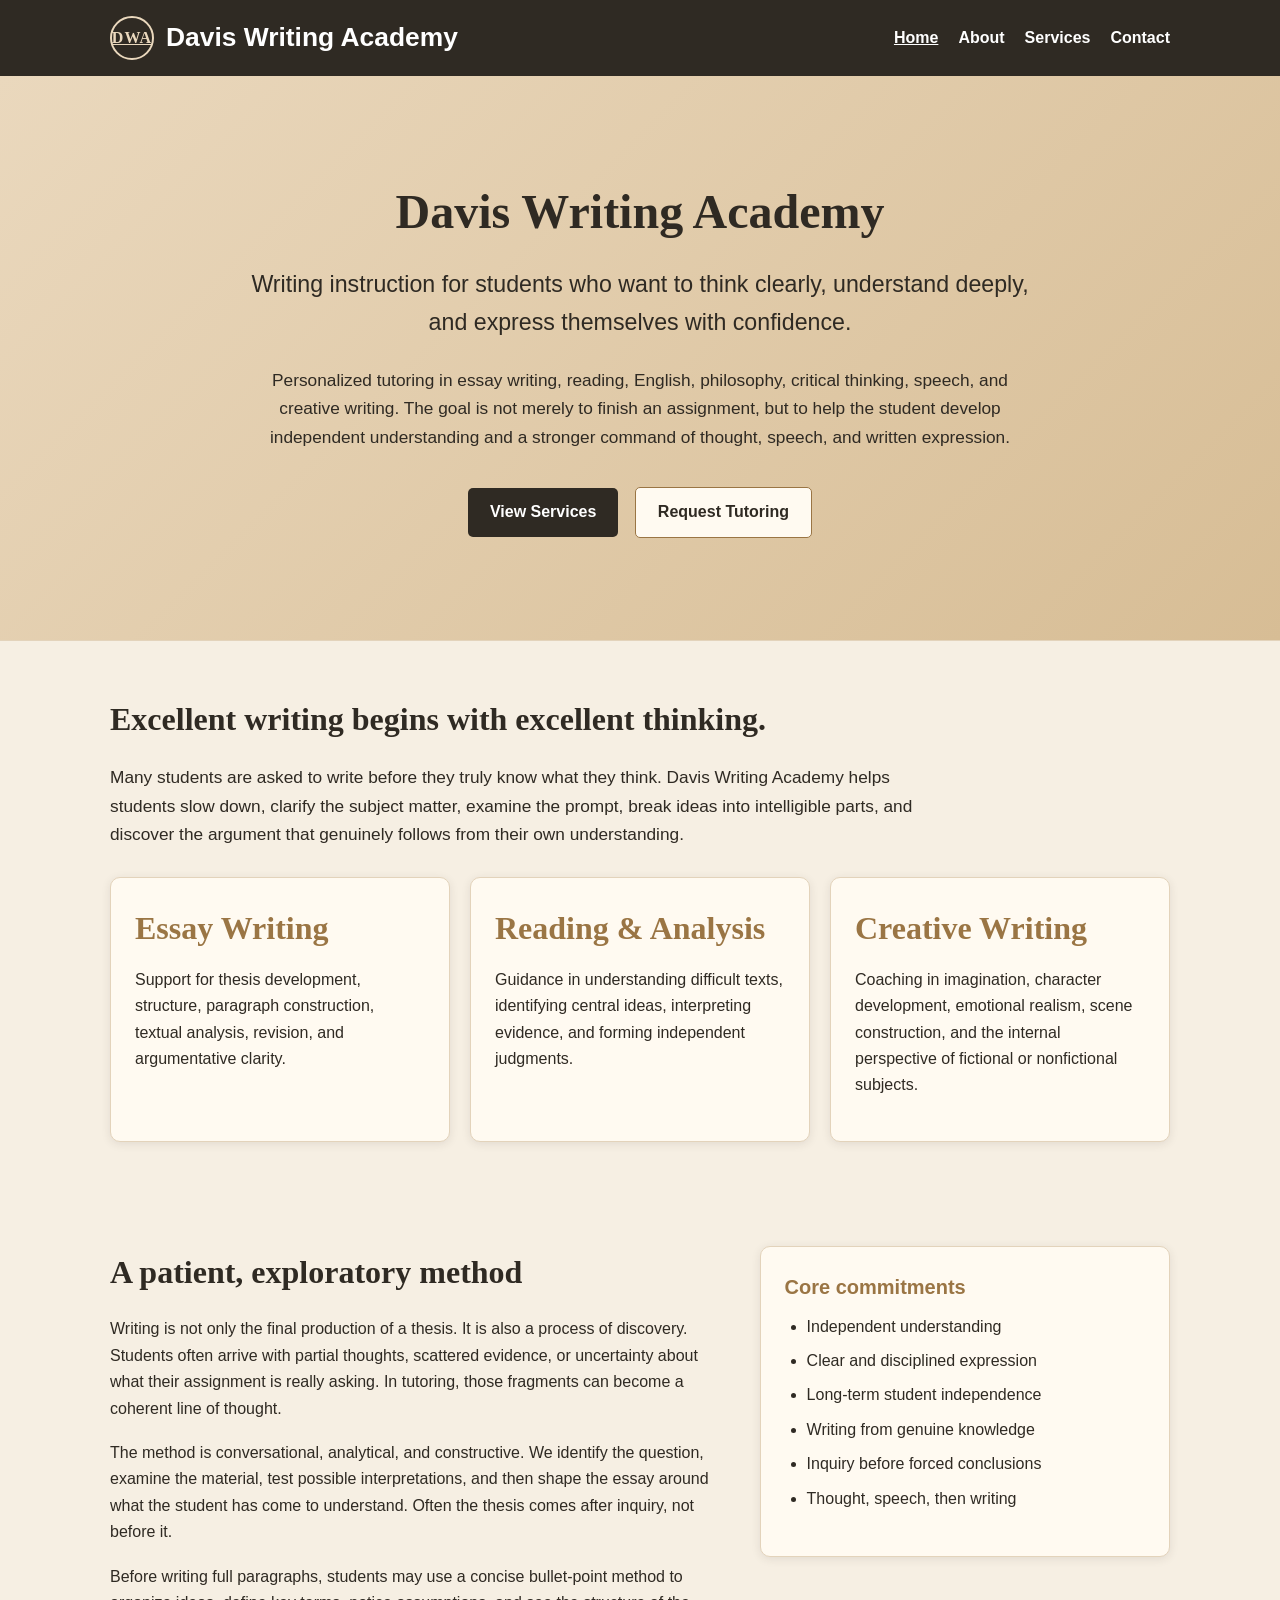
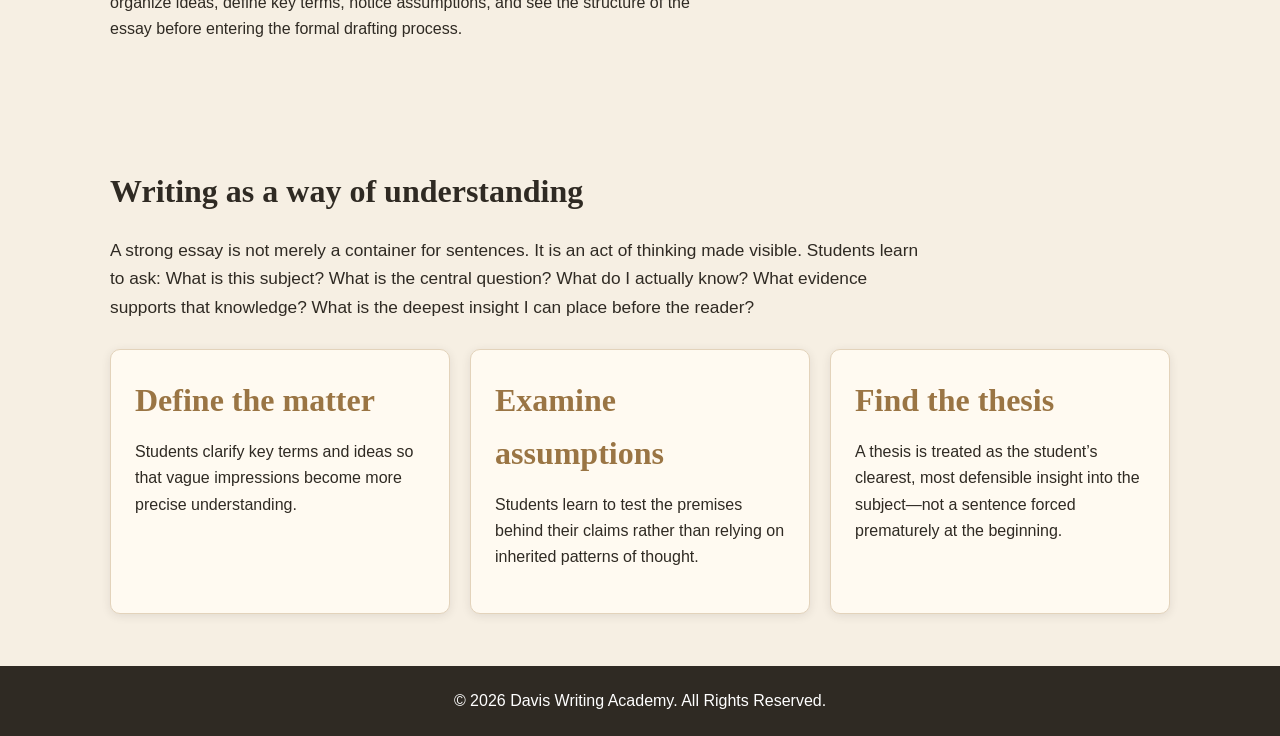
==== index.html @ ffd6b33d "first iteration" ====
<!DOCTYPE html>
<html lang="en">
<head>
    <meta charset="UTF-8">
    <meta name="viewport" content="width=device-width, initial-scale=1.0">
    <meta name="description" content="Davis Writing Academy offers writing instruction, essay coaching, reading support, creative writing guidance, and humanities tutoring with Robert Davis, Cornell University B.A. Philosophy.">
    <title>Home | Davis Writing Academy</title>
    <link rel="stylesheet" href="css/styles.css">
    <link rel="stylesheet" href="css/responsive.css">
</head>
<body>
    <header>
        <nav class="navbar">
            <div class="logo-container">
                <a href="index.html" class="logo-mark" aria-label="Davis Writing Academy Home">DWA</a>
                <span class="brand-name">Davis Writing Academy</span>
            </div>
            <button class="menu-toggle" aria-label="Toggle navigation">&#9776;</button>
            <ul class="nav-links">
                <li><a href="index.html" class="active">Home</a></li>
                <li><a href="about.html">About</a></li>
                <li><a href="services.html">Services</a></li>
                <li><a href="contact.html">Contact</a></li>
            </ul>
        </nav>
    </header>

    <section class="hero">
        <h1>Davis Writing Academy</h1>
        <h2>Writing instruction for students who want to think clearly, understand deeply, and express themselves with confidence.</h2>
        <p>Personalized tutoring in essay writing, reading, English, philosophy, critical thinking, speech, and creative writing. The goal is not merely to finish an assignment, but to help the student develop independent understanding and a stronger command of thought, speech, and written expression.</p>
        <a href="services.html" class="btn-primary">View Services</a>
        <a href="contact.html" class="btn-secondary">Request Tutoring</a>
    </section>

    <section class="section">
        <div class="container">
            <h2>Excellent writing begins with excellent thinking.</h2>
            <p class="intro-text">Many students are asked to write before they truly know what they think. Davis Writing Academy helps students slow down, clarify the subject matter, examine the prompt, break ideas into intelligible parts, and discover the argument that genuinely follows from their own understanding.</p>

            <div class="features">
                <div class="feature">
                    <h2>Essay Writing</h2>
                    <p>Support for thesis development, structure, paragraph construction, textual analysis, revision, and argumentative clarity.</p>
                </div>
                <div class="feature">
                    <h2>Reading & Analysis</h2>
                    <p>Guidance in understanding difficult texts, identifying central ideas, interpreting evidence, and forming independent judgments.</p>
                </div>
                <div class="feature">
                    <h2>Creative Writing</h2>
                    <p>Coaching in imagination, character development, emotional realism, scene construction, and the internal perspective of fictional or nonfictional subjects.</p>
                </div>
            </div>
        </div>
    </section>

    <section class="section">
        <div class="container two-column">
            <div>
                <h2>A patient, exploratory method</h2>
                <p>Writing is not only the final production of a thesis. It is also a process of discovery. Students often arrive with partial thoughts, scattered evidence, or uncertainty about what their assignment is really asking. In tutoring, those fragments can become a coherent line of thought.</p>
                <p>The method is conversational, analytical, and constructive. We identify the question, examine the material, test possible interpretations, and then shape the essay around what the student has come to understand. Often the thesis comes after inquiry, not before it.</p>
                <p>Before writing full paragraphs, students may use a concise bullet-point method to organize ideas, define key terms, notice assumptions, and see the structure of the essay before entering the formal drafting process.</p>
            </div>
            <aside class="sidebar-box">
                <h3>Core commitments</h3>
                <ul class="plain-list">
                    <li>Independent understanding</li>
                    <li>Clear and disciplined expression</li>
                    <li>Long-term student independence</li>
                    <li>Writing from genuine knowledge</li>
                    <li>Inquiry before forced conclusions</li>
                    <li>Thought, speech, then writing</li>
                </ul>
            </aside>
        </div>
    </section>

    <section class="section accent-section">
        <div class="container">
            <h2>Writing as a way of understanding</h2>
            <p class="intro-text">A strong essay is not merely a container for sentences. It is an act of thinking made visible. Students learn to ask: What is this subject? What is the central question? What do I actually know? What evidence supports that knowledge? What is the deepest insight I can place before the reader?</p>
            <div class="features">
                <div class="feature">
                    <h2>Define the matter</h2>
                    <p>Students clarify key terms and ideas so that vague impressions become more precise understanding.</p>
                </div>
                <div class="feature">
                    <h2>Examine assumptions</h2>
                    <p>Students learn to test the premises behind their claims rather than relying on inherited patterns of thought.</p>
                </div>
                <div class="feature">
                    <h2>Find the thesis</h2>
                    <p>A thesis is treated as the student’s clearest, most defensible insight into the subject—not a sentence forced prematurely at the beginning.</p>
                </div>
            </div>
        </div>
    </section>

    <footer>
        <p>&copy; <span id="year"></span> Davis Writing Academy. All Rights Reserved.</p>
    </footer>

    <script src="js/scripts.js"></script>
</body>
</html>
---- css/styles.css ----
/* Davis Writing Academy — Main Styles */
* {
    margin: 0;
    padding: 0;
    box-sizing: border-box;
}

:root {
    --ink: #2f2a23;
    --muted-ink: #5f574d;
    --dark: #2f2a23;
    --cream: #f6efe3;
    --cream-deep: #ead8bd;
    --beige: #d7bd95;
    --beige-dark: #9a7544;
    --paper: #fffaf1;
    --white: #ffffff;
    --line: #e3d3bb;
    --shadow: 0 2px 10px rgba(47, 42, 35, 0.10);
}

html {
    scroll-behavior: smooth;
}

body {
    font-family: Arial, Helvetica, sans-serif;
    line-height: 1.65;
    color: var(--ink);
    background-color: var(--cream);
}

p {
    margin-bottom: 18px;
}

a {
    color: var(--beige-dark);
}

.container {
    max-width: 1100px;
    margin: 0 auto;
    padding: 0 20px;
}

header {
    background-color: var(--dark);
    padding: 1rem 0;
}

.navbar {
    display: flex;
    justify-content: space-between;
    align-items: center;
    max-width: 1100px;
    margin: 0 auto;
    padding: 0 20px;
    position: relative;
}

.logo-container {
    display: flex;
    align-items: center;
}

.logo-mark {
    width: 44px;
    height: 44px;
    border: 2px solid var(--cream-deep);
    border-radius: 50%;
    color: var(--cream-deep);
    display: flex;
    align-items: center;
    justify-content: center;
    font-family: Georgia, 'Times New Roman', serif;
    font-weight: bold;
    margin-right: 12px;
    letter-spacing: 1px;
}

.brand-name {
    font-size: 1.65rem;
    font-weight: bold;
    color: var(--white);
}

.nav-links {
    list-style: none;
    display: flex;
    gap: 20px;
}

.nav-links li a {
    color: var(--white);
    text-decoration: none;
    font-weight: bold;
}

.nav-links li a:hover,
.nav-links li a.active {
    text-decoration: underline;
}

.menu-toggle {
    display: none;
}

.hero {
    text-align: center;
    background: linear-gradient(135deg, var(--cream-deep), var(--beige));
    color: var(--ink);
    padding: 96px 20px;
    border-bottom: 1px solid var(--line);
}

.hero h1 {
    font-size: 3rem;
    margin-bottom: 14px;
    font-family: Georgia, 'Times New Roman', serif;
}

.hero h2 {
    font-size: 1.45rem;
    font-weight: normal;
    max-width: 800px;
    margin: 0 auto 24px;
}

.hero p {
    font-size: 1.08rem;
    max-width: 780px;
    margin: 0 auto 30px;
}

.btn-primary,
.btn-secondary {
    display: inline-block;
    padding: 11px 22px;
    border-radius: 5px;
    text-decoration: none;
    font-weight: bold;
    margin: 6px;
}

.btn-primary {
    background-color: var(--dark);
    color: var(--white);
}

.btn-primary:hover {
    background-color: #4a4035;
}

.btn-secondary {
    background-color: var(--paper);
    color: var(--ink);
    border: 1px solid var(--beige-dark);
}

.btn-secondary:hover {
    background-color: var(--cream);
}

.section {
    padding: 52px 0;
}

.section h2,
.page-content h2 {
    color: var(--ink);
    margin-bottom: 18px;
    font-size: 2rem;
    font-family: Georgia, 'Times New Roman', serif;
}

.section h3,
.page-content h3 {
    color: var(--beige-dark);
    margin-bottom: 10px;
    font-size: 1.25rem;
}

.intro-text {
    max-width: 820px;
    font-size: 1.08rem;
}

.features,
.cards {
    display: flex;
    justify-content: space-between;
    gap: 20px;
    margin-top: 28px;
}

.feature,
.card {
    background-color: var(--paper);
    padding: 24px;
    border-radius: 10px;
    box-shadow: var(--shadow);
    border: 1px solid var(--line);
    flex: 1;
}

.feature h2,
.card h3 {
    margin-bottom: 12px;
    color: var(--beige-dark);
    font-family: Georgia, 'Times New Roman', serif;
}

.page-content {
    padding: 44px 0 60px;
}

.page-header {
    background-color: var(--cream-deep);
    padding: 54px 20px;
    text-align: center;
    border-bottom: 1px solid var(--line);
}

.page-header h1 {
    font-size: 2.6rem;
    font-family: Georgia, 'Times New Roman', serif;
    margin-bottom: 10px;
}

.page-header p {
    max-width: 760px;
    margin: 0 auto;
    font-size: 1.1rem;
}

.two-column {
    display: grid;
    grid-template-columns: 1.2fr 0.8fr;
    gap: 34px;
    align-items: start;
}

.sidebar-box {
    background: var(--paper);
    border: 1px solid var(--line);
    border-radius: 10px;
    padding: 24px;
    box-shadow: var(--shadow);
}

.service-list {
    list-style: none;
    margin-top: 18px;
}

.service-list li {
    background: var(--paper);
    border: 1px solid var(--line);
    border-radius: 10px;
    padding: 22px;
    margin-bottom: 18px;
    box-shadow: var(--shadow);
}

.plain-list {
    margin: 0 0 20px 22px;
}

.plain-list li {
    margin-bottom: 8px;
}

.callout {
    background: var(--paper);
    border-left: 5px solid var(--beige-dark);
    padding: 22px;
    margin: 26px 0;
    border-radius: 8px;
}

.contact-box {
    background: var(--paper);
    border: 1px solid var(--line);
    border-radius: 10px;
    padding: 26px;
    box-shadow: var(--shadow);
    max-width: 760px;
}

footer {
    background-color: var(--dark);
    color: var(--white);
    text-align: center;
    padding: 22px 0;
}

footer p {
    margin-bottom: 0;
}

footer a {
    color: var(--cream-deep);
    text-decoration: none;
}

footer a:hover {
    text-decoration: underline;
}
---- css/responsive.css ----
/* Davis Writing Academy — Responsive Styles */
@media (max-width: 1100px) {
    .container {
        width: 95%;
        padding: 0 15px;
    }
}

@media (max-width: 820px) {
    .brand-name {
        font-size: 1.25rem;
    }

    .nav-links {
        display: none;
        flex-direction: column;
        background-color: #2f2a23;
        position: absolute;
        top: 62px;
        left: 0;
        width: 100%;
        text-align: center;
        z-index: 10;
        padding: 8px 0;
    }

    .nav-links li {
        padding: 10px 0;
    }

    .nav-links.active {
        display: flex;
    }

    .menu-toggle {
        display: block;
        background: none;
        border: none;
        font-size: 26px;
        color: #fff;
        cursor: pointer;
    }

    .hero {
        padding: 70px 18px;
    }

    .hero h1 {
        font-size: 2.35rem;
    }

    .hero h2 {
        font-size: 1.2rem;
    }

    .features,
    .cards {
        flex-direction: column;
    }

    .two-column {
        grid-template-columns: 1fr;
    }
}
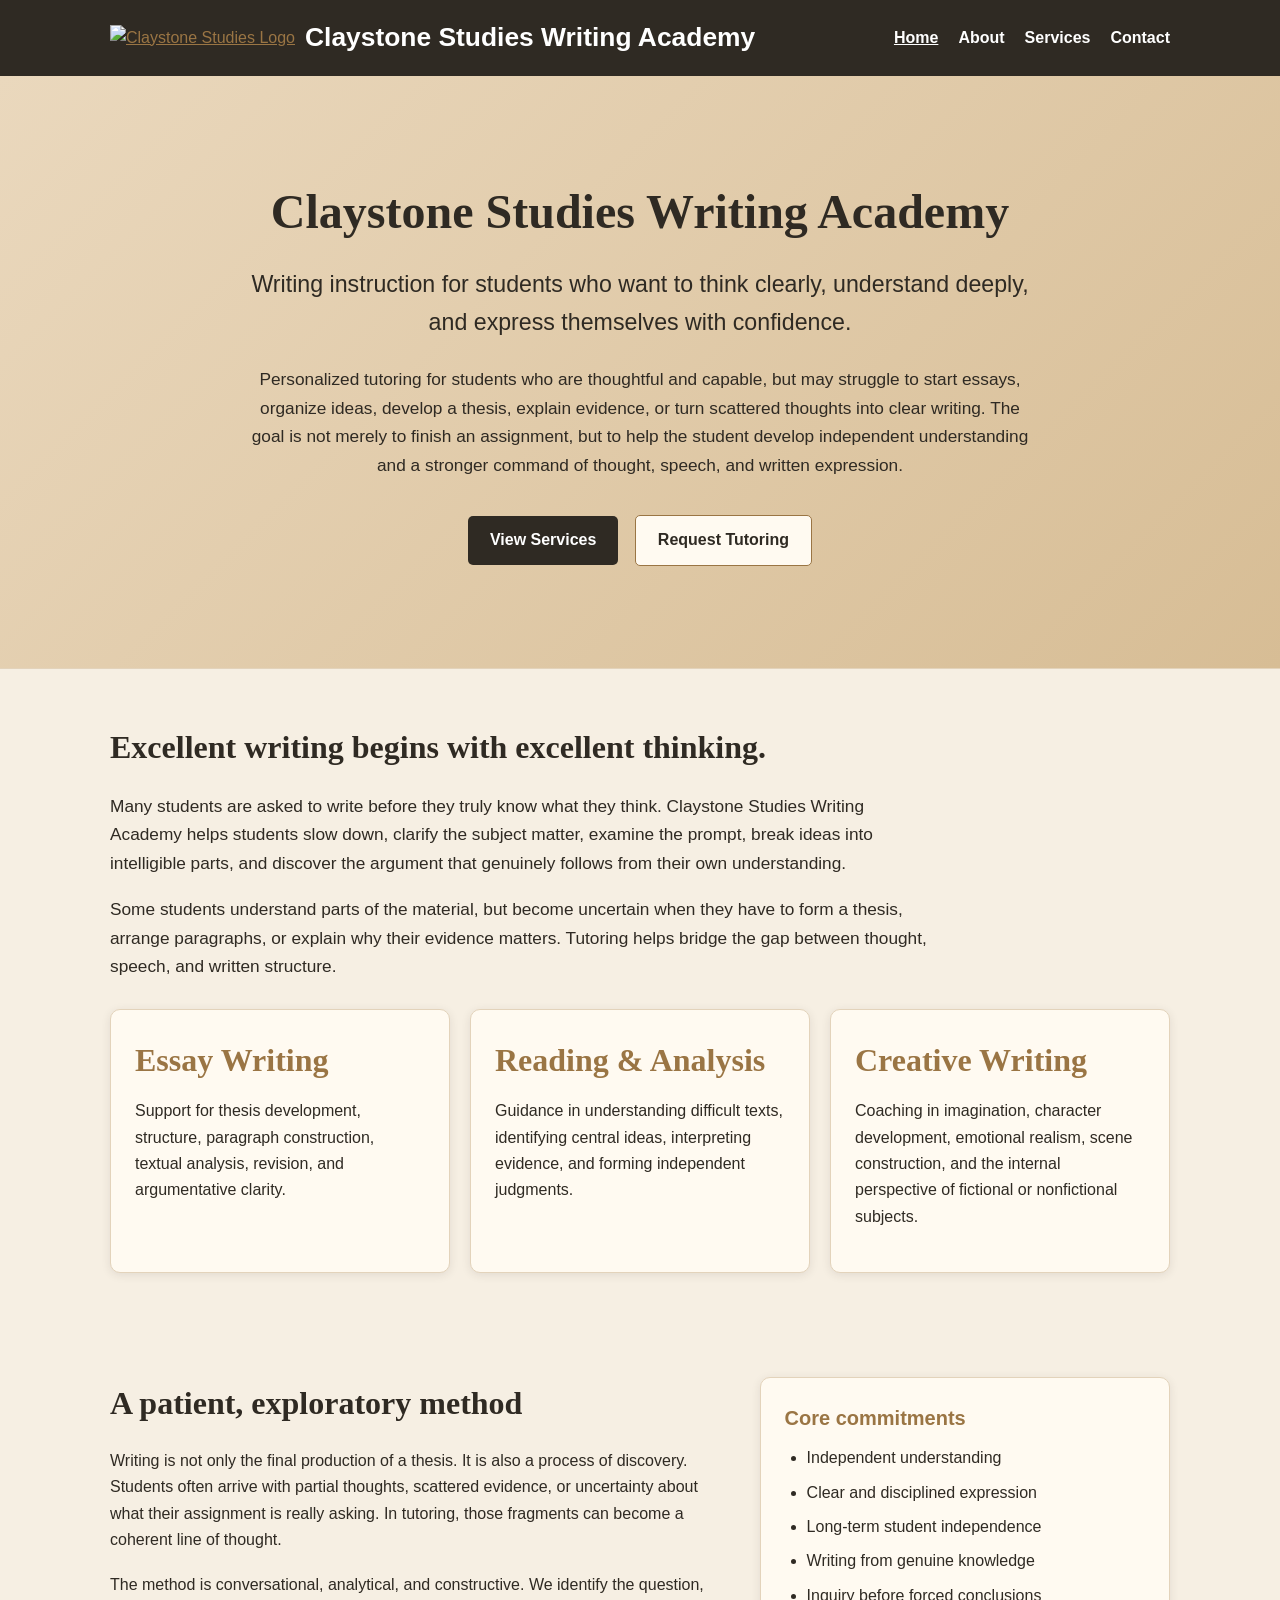
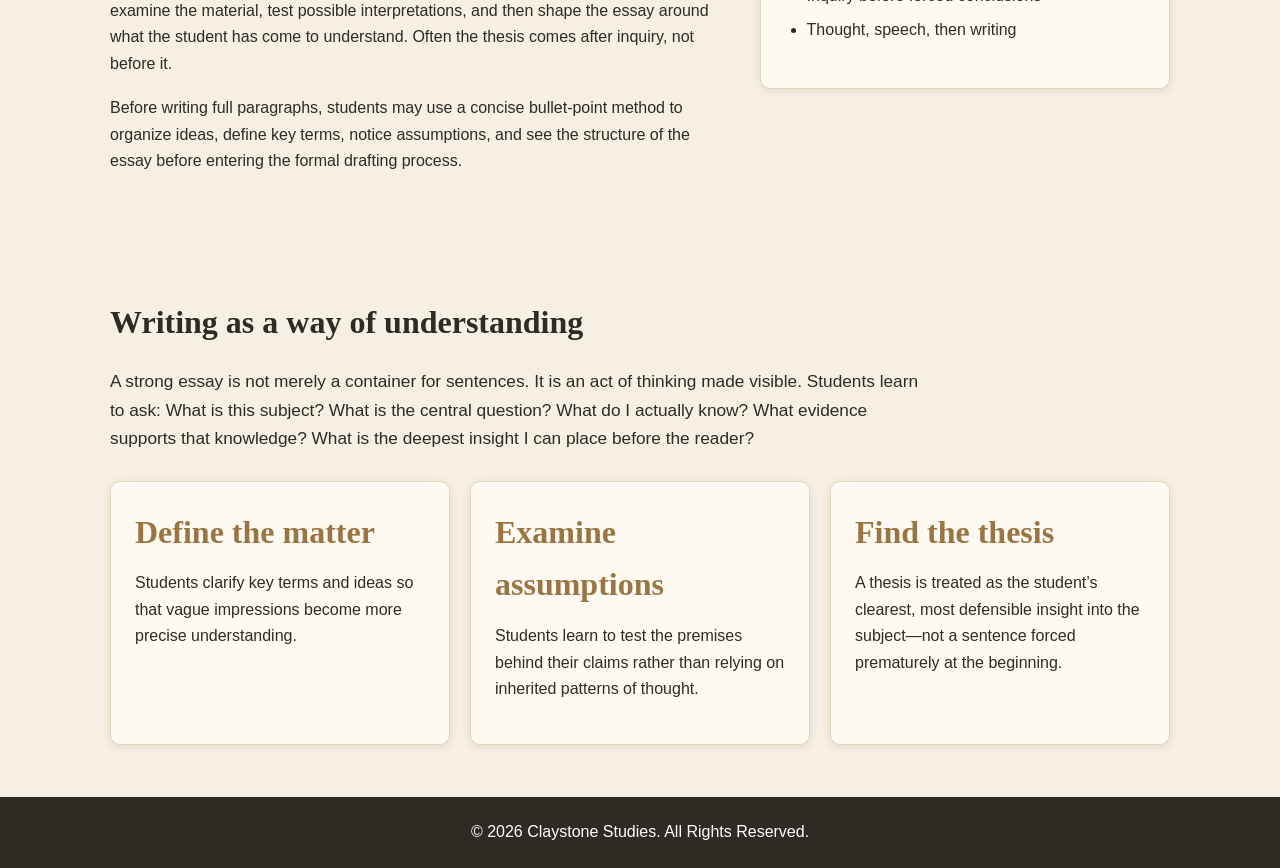
==== commit ecee9924: "update" ====
--- a/index.html
+++ b/index.html
@@ -3,8 +3,8 @@
 <head>
     <meta charset="UTF-8">
     <meta name="viewport" content="width=device-width, initial-scale=1.0">
-    <meta name="description" content="Davis Writing Academy offers writing instruction, essay coaching, reading support, creative writing guidance, and humanities tutoring with Robert Davis, Cornell University B.A. Philosophy.">
-    <title>Home | Davis Writing Academy</title>
+    <meta name="description" content="Claystone Studies Writing Academy offers writing instruction, essay coaching, reading support, creative writing guidance, and humanities tutoring with Robert Davis, Cornell University B.A. Philosophy.">
+    <title>Home | Claystone Studies Writing Academy</title>
     <link rel="stylesheet" href="css/styles.css">
     <link rel="stylesheet" href="css/responsive.css">
 </head>
@@ -12,8 +12,10 @@
     <header>
         <nav class="navbar">
             <div class="logo-container">
-                <a href="index.html" class="logo-mark" aria-label="Davis Writing Academy Home">DWA</a>
-                <span class="brand-name">Davis Writing Academy</span>
+                <a href="index.html">
+                    <img src="images/logo.svg" alt="Claystone Studies Logo" class="logo-img">
+                </a>
+                <span class="brand-name">Claystone Studies Writing Academy</span>
             </div>
             <button class="menu-toggle" aria-label="Toggle navigation">&#9776;</button>
             <ul class="nav-links">
@@ -26,9 +28,9 @@
     </header>
 
     <section class="hero">
-        <h1>Davis Writing Academy</h1>
+        <h1>Claystone Studies Writing Academy</h1>
         <h2>Writing instruction for students who want to think clearly, understand deeply, and express themselves with confidence.</h2>
-        <p>Personalized tutoring in essay writing, reading, English, philosophy, critical thinking, speech, and creative writing. The goal is not merely to finish an assignment, but to help the student develop independent understanding and a stronger command of thought, speech, and written expression.</p>
+        <p>Personalized tutoring for students who are thoughtful and capable, but may struggle to start essays, organize ideas, develop a thesis, explain evidence, or turn scattered thoughts into clear writing. The goal is not merely to finish an assignment, but to help the student develop independent understanding and a stronger command of thought, speech, and written expression.</p>
         <a href="services.html" class="btn-primary">View Services</a>
         <a href="contact.html" class="btn-secondary">Request Tutoring</a>
     </section>
@@ -36,7 +38,8 @@
     <section class="section">
         <div class="container">
             <h2>Excellent writing begins with excellent thinking.</h2>
-            <p class="intro-text">Many students are asked to write before they truly know what they think. Davis Writing Academy helps students slow down, clarify the subject matter, examine the prompt, break ideas into intelligible parts, and discover the argument that genuinely follows from their own understanding.</p>
+            <p class="intro-text">Many students are asked to write before they truly know what they think. Claystone Studies Writing Academy helps students slow down, clarify the subject matter, examine the prompt, break ideas into intelligible parts, and discover the argument that genuinely follows from their own understanding.</p>
+            <p class="intro-text">Some students understand parts of the material, but become uncertain when they have to form a thesis, arrange paragraphs, or explain why their evidence matters. Tutoring helps bridge the gap between thought, speech, and written structure.</p>
 
             <div class="features">
                 <div class="feature">
@@ -99,7 +102,7 @@
     </section>
 
     <footer>
-        <p>&copy; <span id="year"></span> Davis Writing Academy. All Rights Reserved.</p>
+        <p>&copy; <span id="year"></span> Claystone Studies. All Rights Reserved.</p>
     </footer>
 
     <script src="js/scripts.js"></script>
--- a/css/styles.css
+++ b/css/styles.css
@@ -1,4 +1,4 @@
-/* Davis Writing Academy — Main Styles */
+/* Claystone Studies Writing Academy — Main Styles */
 * {
     margin: 0;
     padding: 0;
@@ -64,22 +64,16 @@
     align-items: center;
 }
 
-.logo-mark {
-    width: 44px;
-    height: 44px;
-    border: 2px solid var(--cream-deep);
-    border-radius: 50%;
-    color: var(--cream-deep);
-    display: flex;
-    align-items: center;
-    justify-content: center;
-    font-family: Georgia, 'Times New Roman', serif;
-    font-weight: bold;
-    margin-right: 12px;
-    letter-spacing: 1px;
+.logo-img {
+    display: block;
+    height: auto;
+    margin-right: 10px;
+    max-height: 50px;
+    width: auto;
 }
 
 .brand-name {
+    display: block;
     font-size: 1.65rem;
     font-weight: bold;
     color: var(--white);
@@ -241,6 +235,18 @@
     align-items: start;
 }
 
+.tutor-portrait {
+    float: right;
+    width: 150px;
+    height: 150px;
+    object-fit: cover;
+    object-position: center top;
+    margin: 2px 0 16px 24px;
+    border: 1px solid var(--line);
+    border-radius: 6px;
+    box-shadow: 0 2px 8px rgba(47, 42, 35, 0.12);
+}
+
 .sidebar-box {
     background: var(--paper);
     border: 1px solid var(--line);
@@ -252,6 +258,53 @@
 .service-list {
     list-style: none;
     margin-top: 18px;
+}
+
+.tutoring-options {
+    display: grid;
+    grid-template-columns: repeat(3, 1fr);
+    gap: 18px;
+    margin: 28px 0 24px;
+}
+
+.option-card {
+    background: var(--paper);
+    border: 1px solid var(--line);
+    border-radius: 8px;
+    padding: 22px;
+    box-shadow: var(--shadow);
+    display: flex;
+    flex-direction: column;
+}
+
+.option-card h3 {
+    font-family: Georgia, 'Times New Roman', serif;
+}
+
+.option-card p {
+    margin-bottom: 20px;
+}
+
+.option-card .btn-primary,
+.option-card .btn-secondary {
+    align-self: flex-start;
+    margin-top: auto;
+}
+
+.expectation-notes {
+    border-top: 1px solid var(--line);
+    margin-top: 18px;
+    padding-top: 16px;
+}
+
+.expectation-notes p {
+    color: var(--muted-ink);
+    font-size: 0.96rem;
+    margin-bottom: 10px;
+}
+
+.expectation-notes p:last-child {
+    margin-bottom: 0;
 }
 
 .service-list li {
--- a/css/responsive.css
+++ b/css/responsive.css
@@ -1,4 +1,4 @@
-/* Davis Writing Academy — Responsive Styles */
+/* Claystone Studies Writing Academy — Responsive Styles */
 @media (max-width: 1100px) {
     .container {
         width: 95%;
@@ -8,7 +8,9 @@
 
 @media (max-width: 820px) {
     .brand-name {
-        font-size: 1.25rem;
+        font-size: 1.1rem;
+        line-height: 1.2;
+        max-width: calc(100vw - 135px);
     }
 
     .nav-links {
@@ -58,7 +60,17 @@
         flex-direction: column;
     }
 
+    .tutoring-options {
+        grid-template-columns: 1fr;
+    }
+
     .two-column {
         grid-template-columns: 1fr;
     }
+
+    .tutor-portrait {
+        float: none;
+        display: block;
+        margin: 0 auto 20px;
+    }
 }
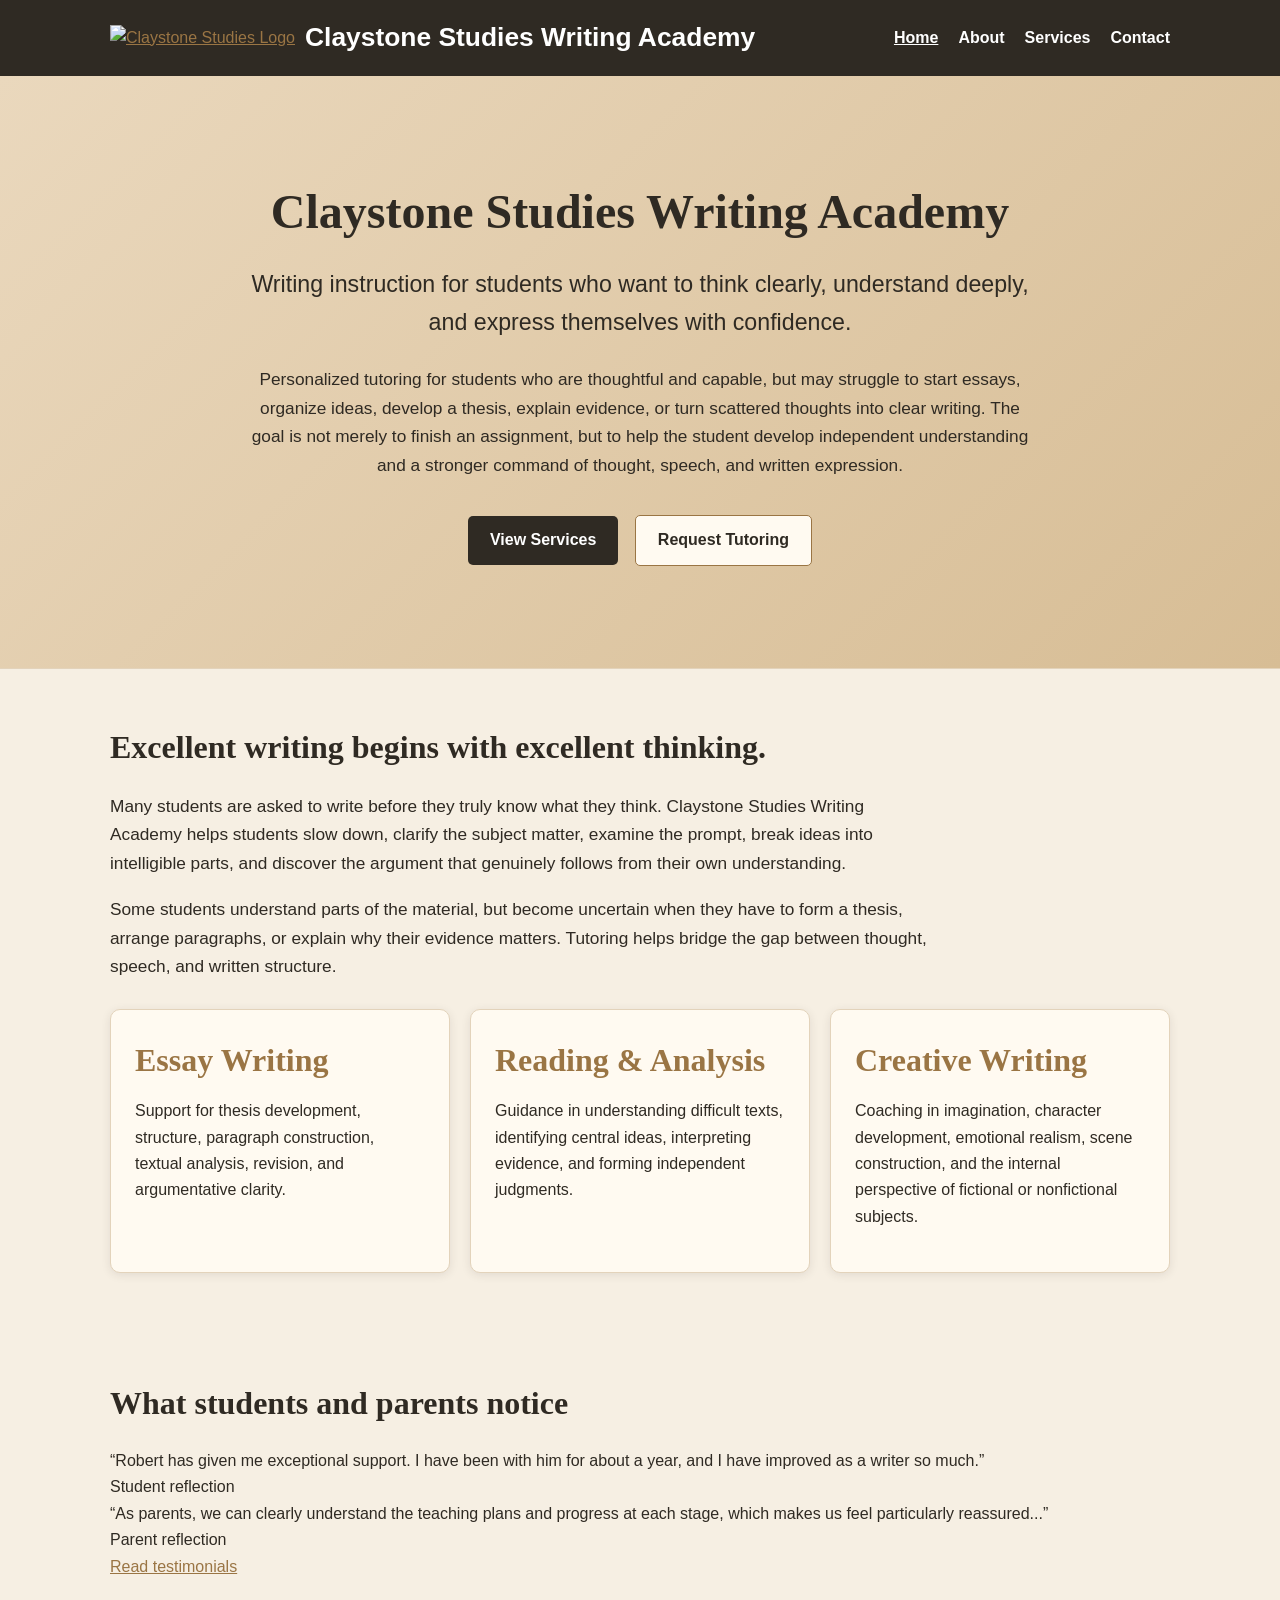
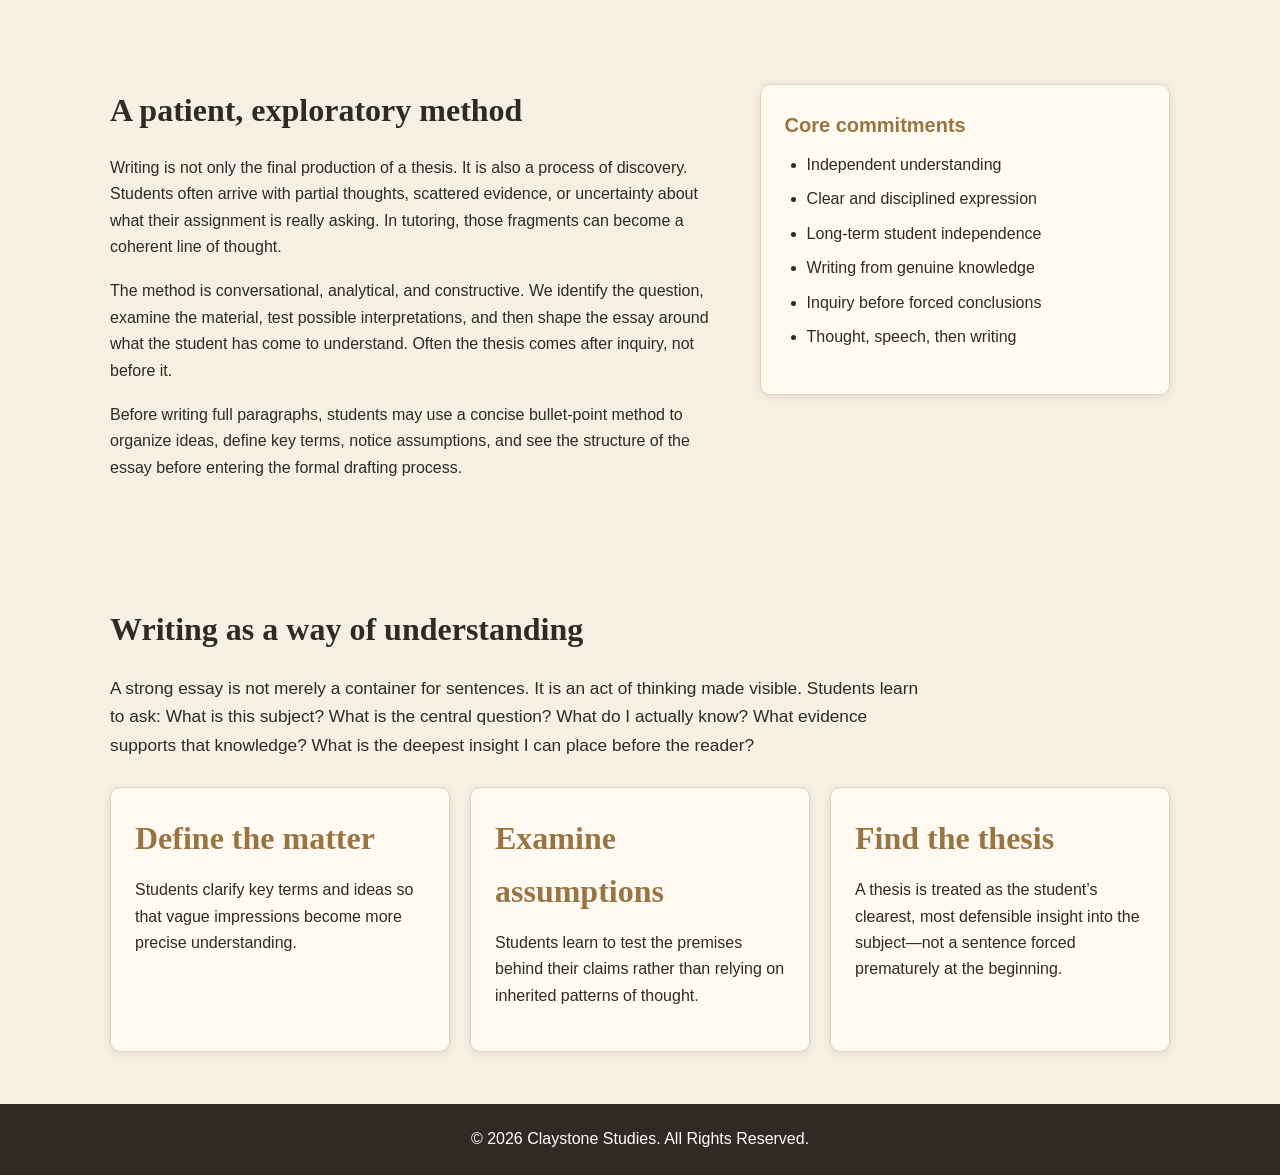
==== commit b63fa62d: "update" ====
--- a/index.html
+++ b/index.html
@@ -58,6 +58,23 @@
         </div>
     </section>
 
+    <section class="section testimonials-preview">
+        <div class="container">
+            <h2>What students and parents notice</h2>
+            <div class="testimonial-grid compact-testimonials">
+                <figure class="testimonial-card">
+                    <blockquote>“Robert has given me exceptional support. I have been with him for about a year, and I have improved as a writer so much.”</blockquote>
+                    <figcaption>Student reflection</figcaption>
+                </figure>
+                <figure class="testimonial-card">
+                    <blockquote>“As parents, we can clearly understand the teaching plans and progress at each stage, which makes us feel particularly reassured...”</blockquote>
+                    <figcaption>Parent reflection</figcaption>
+                </figure>
+            </div>
+            <a href="services.html#testimonials" class="text-link">Read testimonials</a>
+        </div>
+    </section>
+
     <section class="section">
         <div class="container two-column">
             <div>
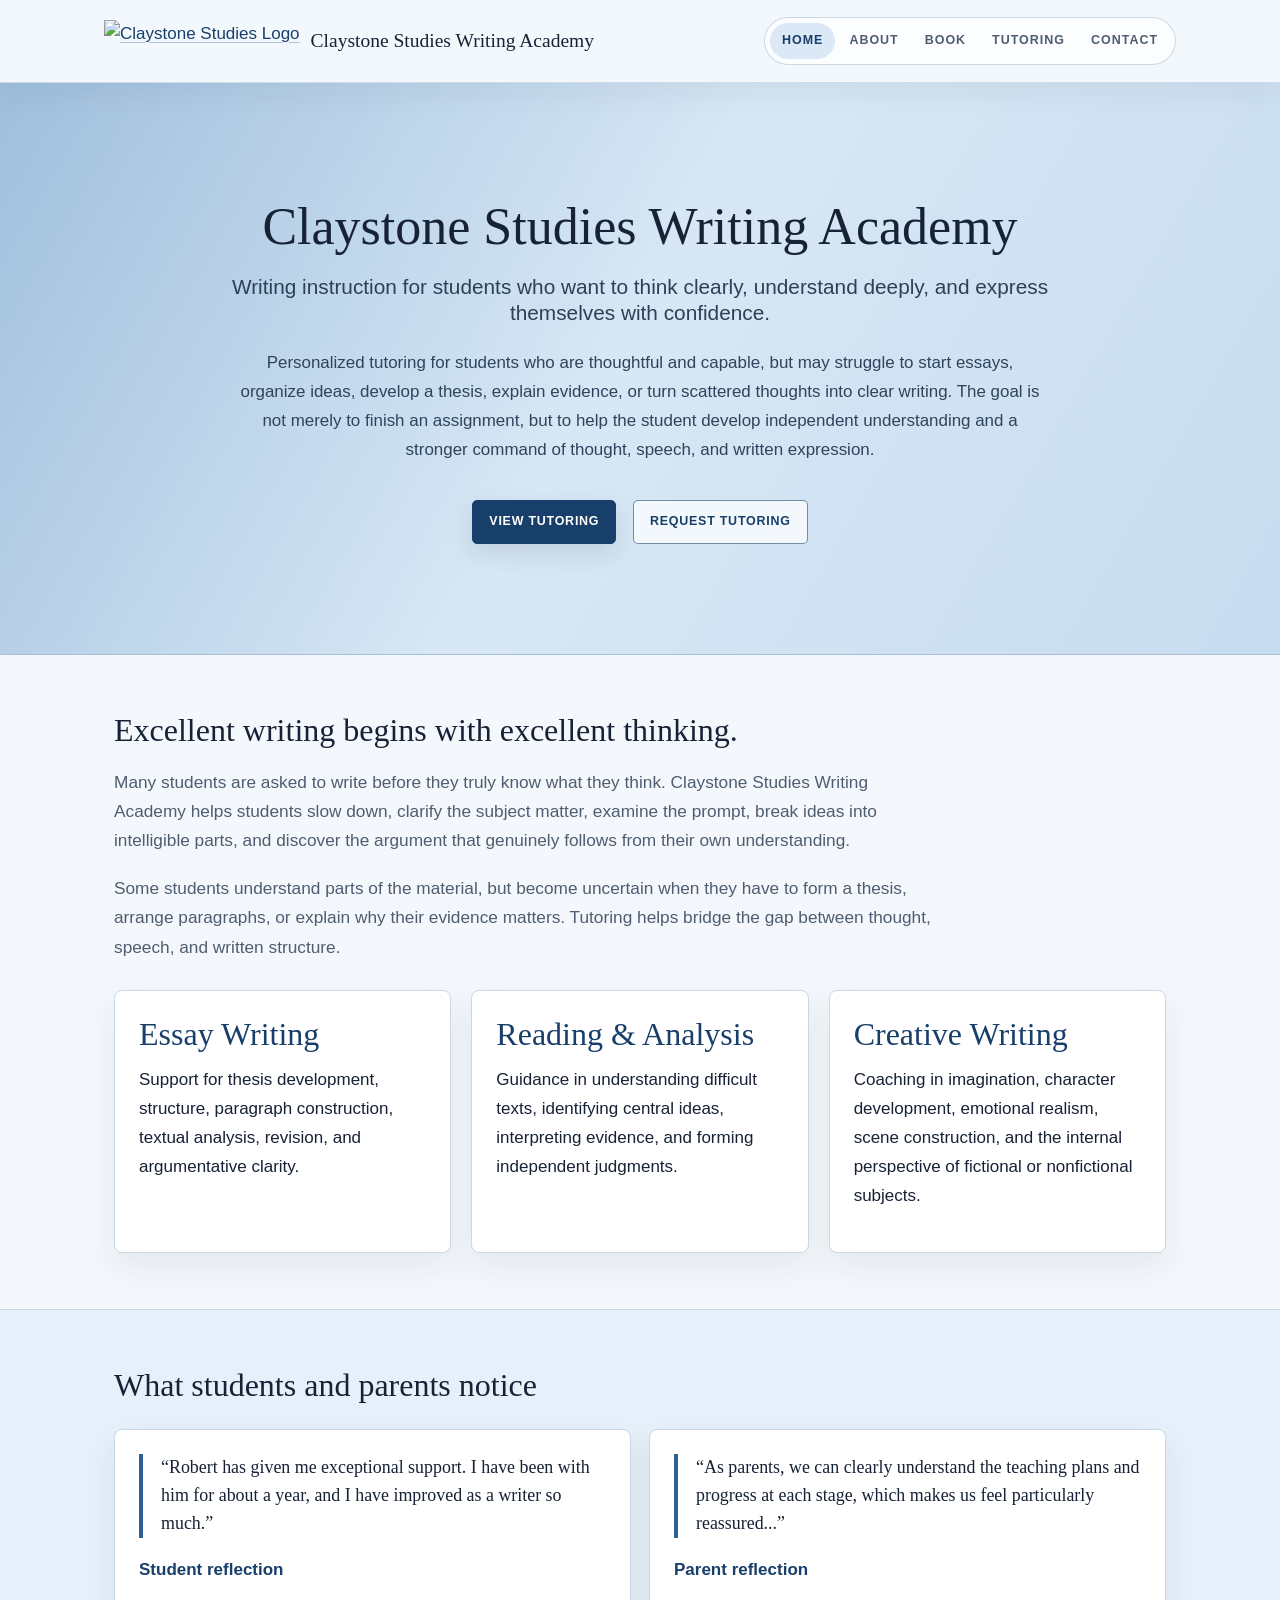
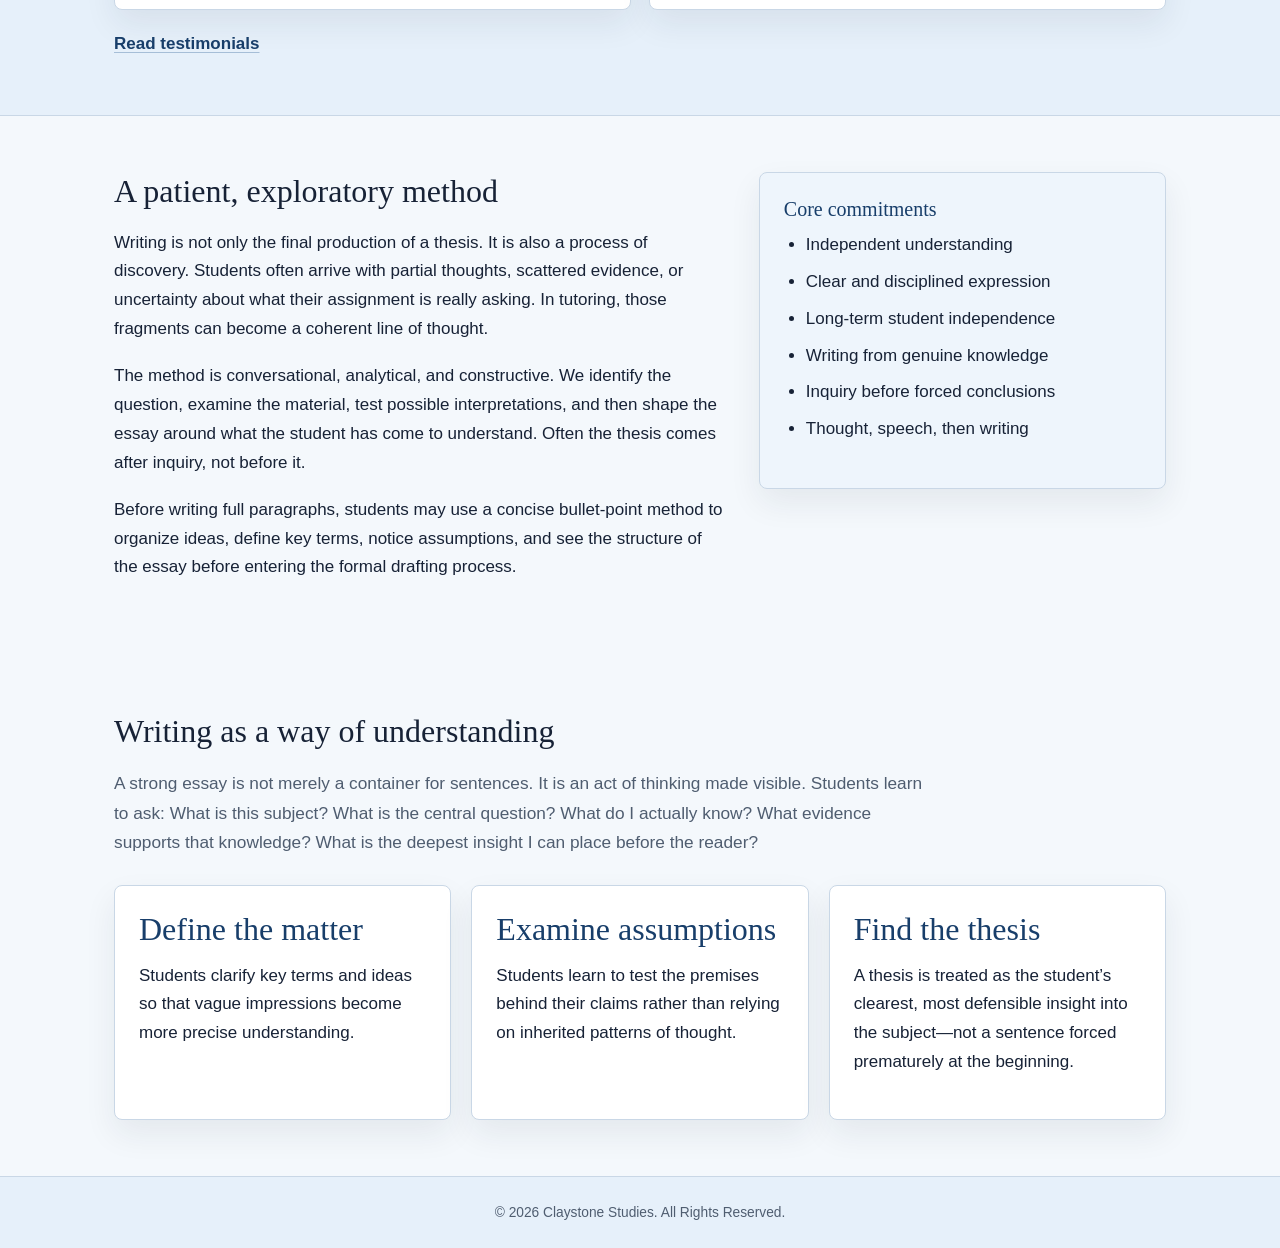
==== commit a50ba7bf: "book update" ====
--- a/index.html
+++ b/index.html
@@ -21,7 +21,8 @@
             <ul class="nav-links">
                 <li><a href="index.html" class="active">Home</a></li>
                 <li><a href="about.html">About</a></li>
-                <li><a href="services.html">Services</a></li>
+                <li><a href="book.html">Book</a></li>
+                <li><a href="tutoring.html">Tutoring</a></li>
                 <li><a href="contact.html">Contact</a></li>
             </ul>
         </nav>
@@ -31,7 +32,7 @@
         <h1>Claystone Studies Writing Academy</h1>
         <h2>Writing instruction for students who want to think clearly, understand deeply, and express themselves with confidence.</h2>
         <p>Personalized tutoring for students who are thoughtful and capable, but may struggle to start essays, organize ideas, develop a thesis, explain evidence, or turn scattered thoughts into clear writing. The goal is not merely to finish an assignment, but to help the student develop independent understanding and a stronger command of thought, speech, and written expression.</p>
-        <a href="services.html" class="btn-primary">View Services</a>
+        <a href="tutoring.html" class="btn-primary">View Tutoring</a>
         <a href="contact.html" class="btn-secondary">Request Tutoring</a>
     </section>
 
@@ -71,7 +72,7 @@
                     <figcaption>Parent reflection</figcaption>
                 </figure>
             </div>
-            <a href="services.html#testimonials" class="text-link">Read testimonials</a>
+            <a href="tutoring.html#testimonials" class="text-link">Read testimonials</a>
         </div>
     </section>
 
--- a/css/styles.css
+++ b/css/styles.css
@@ -1,22 +1,26 @@
-/* Claystone Studies Writing Academy — Main Styles */
+/* Claystone Studies Writing Academy - Main Styles */
 * {
+    box-sizing: border-box;
     margin: 0;
     padding: 0;
-    box-sizing: border-box;
 }
 
 :root {
-    --ink: #2f2a23;
-    --muted-ink: #5f574d;
-    --dark: #2f2a23;
-    --cream: #f6efe3;
-    --cream-deep: #ead8bd;
-    --beige: #d7bd95;
-    --beige-dark: #9a7544;
-    --paper: #fffaf1;
+    --paper: #f4f8fc;
+    --surface: #ffffff;
+    --surface-blue: #eaf2fb;
+    --header-blue: #c7dcef;
+    --header-blue-deep: #9fbfdd;
+    --ink: #172236;
+    --muted-ink: #4f5d70;
+    --dark: #183255;
+    --accent: #2f5f96;
+    --accent-dark: #183e6a;
+    --accent-soft: #dbe9f7;
+    --line: #c9d7e6;
     --white: #ffffff;
-    --line: #e3d3bb;
-    --shadow: 0 2px 10px rgba(47, 42, 35, 0.10);
+    --veil: rgba(244, 248, 252, 0.86);
+    --shadow: 0 14px 32px rgba(23, 34, 54, 0.075);
 }
 
 html {
@@ -24,10 +28,17 @@
 }
 
 body {
-    font-family: Arial, Helvetica, sans-serif;
-    line-height: 1.65;
+    background:
+        linear-gradient(180deg, #edf5fd 0, var(--paper) 360px),
+        var(--paper);
     color: var(--ink);
-    background-color: var(--cream);
+    display: flex;
+    flex-direction: column;
+    font-family: "Helvetica Neue", Arial, Helvetica, sans-serif;
+    font-size: 17px;
+    line-height: 1.7;
+    min-height: 100vh;
+    text-rendering: optimizeLegibility;
 }
 
 p {
@@ -35,65 +46,110 @@
 }
 
 a {
-    color: var(--beige-dark);
+    color: var(--accent-dark);
+    text-decoration-color: rgba(47, 95, 150, 0.35);
+    text-underline-offset: 3px;
+}
+
+a:hover {
+    color: var(--accent);
+}
+
+h1,
+h2,
+h3,
+.brand-name {
+    font-family: Georgia, "Times New Roman", serif;
+    font-weight: 400;
+    letter-spacing: 0;
+}
+
+h1,
+h2,
+h3 {
+    color: var(--ink);
+    line-height: 1.22;
 }
 
 .container {
+    margin: 0 auto;
     max-width: 1100px;
-    margin: 0 auto;
-    padding: 0 20px;
+    padding: 0 24px;
 }
 
 header {
-    background-color: var(--dark);
-    padding: 1rem 0;
+    -webkit-backdrop-filter: blur(16px);
+    backdrop-filter: blur(16px);
+    background: var(--veil);
+    border-bottom: 1px solid rgba(201, 215, 230, 0.86);
+    box-shadow: 0 10px 30px rgba(23, 34, 54, 0.055);
+    padding: 0;
+    position: sticky;
+    top: 0;
+    z-index: 10;
 }
 
 .navbar {
+    align-items: center;
     display: flex;
     justify-content: space-between;
+    margin: 0 auto;
+    max-width: 1120px;
+    min-height: 82px;
+    padding: 0 24px;
+    position: relative;
+}
+
+.logo-container {
     align-items: center;
-    max-width: 1100px;
-    margin: 0 auto;
-    padding: 0 20px;
-    position: relative;
-}
-
-.logo-container {
     display: flex;
-    align-items: center;
+    min-width: 0;
 }
 
 .logo-img {
     display: block;
-    height: auto;
-    margin-right: 10px;
-    max-height: 50px;
+    height: 42px;
+    margin-right: 11px;
+    max-height: none;
     width: auto;
 }
 
 .brand-name {
+    color: var(--ink);
     display: block;
-    font-size: 1.65rem;
-    font-weight: bold;
-    color: var(--white);
+    font-size: 1.22rem;
+    white-space: nowrap;
 }
 
 .nav-links {
+    align-items: center;
+    background: rgba(255, 255, 255, 0.72);
+    border: 1px solid rgba(201, 215, 230, 0.95);
+    border-radius: 999px;
+    display: flex;
+    gap: 2px;
     list-style: none;
-    display: flex;
-    gap: 20px;
+    padding: 5px;
 }
 
 .nav-links li a {
-    color: var(--white);
+    border-radius: 999px;
+    color: var(--muted-ink);
+    display: block;
+    font-size: 0.78rem;
+    font-weight: 700;
+    letter-spacing: 0.08em;
+    padding: 7px 12px;
     text-decoration: none;
-    font-weight: bold;
+    text-transform: uppercase;
+    transition: background-color 0.2s ease, color 0.2s ease;
 }
 
 .nav-links li a:hover,
 .nav-links li a.active {
-    text-decoration: underline;
+    background: var(--accent-soft);
+    color: var(--accent-dark);
+    text-decoration: none;
 }
 
 .menu-toggle {
@@ -101,158 +157,184 @@
 }
 
 .hero {
+    background:
+        linear-gradient(120deg, var(--header-blue-deep), #d7e7f5 48%, var(--header-blue)),
+        var(--header-blue);
+    border-bottom: 1px solid #a7bfd7;
+    color: var(--ink);
+    padding: 112px 20px 104px;
     text-align: center;
-    background: linear-gradient(135deg, var(--cream-deep), var(--beige));
-    color: var(--ink);
-    padding: 96px 20px;
-    border-bottom: 1px solid var(--line);
 }
 
 .hero h1 {
-    font-size: 3rem;
-    margin-bottom: 14px;
-    font-family: Georgia, 'Times New Roman', serif;
+    font-size: 3.25rem;
+    margin: 0 auto 16px;
+    max-width: 980px;
 }
 
 .hero h2 {
-    font-size: 1.45rem;
-    font-weight: normal;
+    color: #2d4057;
+    font-family: "Helvetica Neue", Arial, Helvetica, sans-serif;
+    font-size: 1.3rem;
+    font-weight: 400;
+    margin: 0 auto 24px;
+    max-width: 820px;
+}
+
+.hero p {
+    color: #2f435c;
+    font-size: 1.06rem;
+    margin: 0 auto 30px;
     max-width: 800px;
-    margin: 0 auto 24px;
-}
-
-.hero p {
-    font-size: 1.08rem;
-    max-width: 780px;
-    margin: 0 auto 30px;
 }
 
 .btn-primary,
 .btn-secondary {
+    -webkit-backdrop-filter: blur(10px);
+    backdrop-filter: blur(10px);
+    border-radius: 5px;
     display: inline-block;
-    padding: 11px 22px;
-    border-radius: 5px;
+    font-size: 0.78rem;
+    font-weight: 700;
+    letter-spacing: 0.06em;
+    margin: 6px;
+    padding: 10px 16px;
+    text-align: center;
     text-decoration: none;
-    font-weight: bold;
-    margin: 6px;
+    text-transform: uppercase;
+    transition: background-color 0.2s ease, border-color 0.2s ease, box-shadow 0.2s ease, color 0.2s ease, transform 0.2s ease;
 }
 
 .btn-primary {
-    background-color: var(--dark);
+    background: var(--accent-dark);
+    border: 1px solid var(--accent-dark);
+    box-shadow: 0 10px 24px rgba(23, 34, 54, 0.11);
     color: var(--white);
 }
 
 .btn-primary:hover {
-    background-color: #4a4035;
+    background: #102d50;
+    border-color: #102d50;
+    color: var(--white);
+    transform: translateY(-1px);
 }
 
 .btn-secondary {
-    background-color: var(--paper);
-    color: var(--ink);
-    border: 1px solid var(--beige-dark);
+    background: rgba(255, 255, 255, 0.72);
+    border: 1px solid rgba(24, 62, 106, 0.58);
+    color: var(--accent-dark);
 }
 
 .btn-secondary:hover {
-    background-color: var(--cream);
+    background: var(--accent-soft);
+    border-color: var(--accent-dark);
+    color: var(--accent-dark);
+    transform: translateY(-1px);
 }
 
 .section {
-    padding: 52px 0;
+    padding: 56px 0;
 }
 
 .section h2,
 .page-content h2 {
     color: var(--ink);
+    font-size: 2rem;
     margin-bottom: 18px;
-    font-size: 2rem;
-    font-family: Georgia, 'Times New Roman', serif;
 }
 
 .section h3,
 .page-content h3 {
-    color: var(--beige-dark);
+    color: var(--accent-dark);
+    font-size: 1.25rem;
     margin-bottom: 10px;
-    font-size: 1.25rem;
 }
 
 .intro-text {
+    color: var(--muted-ink);
+    font-size: 1.08rem;
     max-width: 820px;
-    font-size: 1.08rem;
 }
 
 .features,
 .cards {
     display: flex;
+    gap: 20px;
     justify-content: space-between;
-    gap: 20px;
     margin-top: 28px;
+}
+
+.feature,
+.card,
+.option-card,
+.testimonial-card,
+.sidebar-box,
+.contact-box,
+.contact-card,
+.service-list li {
+    background: var(--surface);
+    border: 1px solid var(--line);
+    border-radius: 8px;
+    box-shadow: var(--shadow);
 }
 
 .feature,
 .card {
-    background-color: var(--paper);
+    flex: 1;
     padding: 24px;
-    border-radius: 10px;
-    box-shadow: var(--shadow);
-    border: 1px solid var(--line);
-    flex: 1;
 }
 
 .feature h2,
 .card h3 {
+    color: var(--accent-dark);
     margin-bottom: 12px;
-    color: var(--beige-dark);
-    font-family: Georgia, 'Times New Roman', serif;
 }
 
 .page-content {
-    padding: 44px 0 60px;
+    padding: 48px 0 64px;
 }
 
 .page-header {
-    background-color: var(--cream-deep);
-    padding: 54px 20px;
+    background: linear-gradient(120deg, var(--header-blue-deep), #d7e7f5 52%, var(--header-blue));
+    border-bottom: 1px solid #a7bfd7;
+    padding: 68px 20px;
     text-align: center;
-    border-bottom: 1px solid var(--line);
 }
 
 .page-header h1 {
-    font-size: 2.6rem;
-    font-family: Georgia, 'Times New Roman', serif;
-    margin-bottom: 10px;
+    font-size: 2.65rem;
+    margin-bottom: 12px;
 }
 
 .page-header p {
+    color: #2d4057;
+    font-size: 1.1rem;
+    margin: 0 auto;
     max-width: 760px;
-    margin: 0 auto;
-    font-size: 1.1rem;
 }
 
 .two-column {
+    align-items: start;
     display: grid;
+    gap: 34px;
     grid-template-columns: 1.2fr 0.8fr;
-    gap: 34px;
-    align-items: start;
 }
 
 .tutor-portrait {
+    border: 1px solid var(--line);
+    border-radius: 6px;
+    box-shadow: 0 14px 30px rgba(23, 34, 54, 0.11);
     float: right;
-    width: 150px;
     height: 150px;
+    margin: 2px 0 16px 24px;
     object-fit: cover;
     object-position: center top;
-    margin: 2px 0 16px 24px;
-    border: 1px solid var(--line);
-    border-radius: 6px;
-    box-shadow: 0 2px 8px rgba(47, 42, 35, 0.12);
+    width: 150px;
 }
 
 .sidebar-box {
-    background: var(--paper);
-    border: 1px solid var(--line);
-    border-radius: 10px;
+    background: #eef5fc;
     padding: 24px;
-    box-shadow: var(--shadow);
 }
 
 .service-list {
@@ -262,32 +344,30 @@
 
 .tutoring-options {
     display: grid;
+    gap: 18px;
     grid-template-columns: repeat(3, 1fr);
-    gap: 18px;
     margin: 28px 0 24px;
 }
 
 .option-card {
-    background: var(--paper);
-    border: 1px solid var(--line);
-    border-radius: 8px;
-    padding: 22px;
-    box-shadow: var(--shadow);
     display: flex;
     flex-direction: column;
+    padding: 22px;
 }
 
 .option-card h3 {
-    font-family: Georgia, 'Times New Roman', serif;
+    color: var(--accent-dark);
 }
 
 .option-card p {
+    color: var(--muted-ink);
     margin-bottom: 20px;
 }
 
 .option-card .btn-primary,
 .option-card .btn-secondary {
     align-self: flex-start;
+    margin-left: 0;
     margin-top: auto;
 }
 
@@ -307,13 +387,58 @@
     margin-bottom: 0;
 }
 
+.testimonials-preview {
+    background: #e6f0fa;
+    border-bottom: 1px solid var(--line);
+    border-top: 1px solid var(--line);
+}
+
+.testimonials-section {
+    margin: 34px 0;
+}
+
+.testimonial-grid {
+    display: grid;
+    gap: 18px;
+    grid-template-columns: repeat(2, 1fr);
+    margin-top: 24px;
+}
+
+.testimonial-card {
+    padding: 24px;
+}
+
+.testimonial-card blockquote {
+    border-left: 4px solid var(--accent);
+    color: var(--ink);
+    margin: 0 0 18px;
+    padding-left: 18px;
+}
+
+.testimonial-card blockquote p:last-child {
+    margin-bottom: 0;
+}
+
+.compact-testimonials .testimonial-card blockquote {
+    font-family: Georgia, "Times New Roman", serif;
+    font-size: 1.12rem;
+    line-height: 1.55;
+}
+
+.testimonial-card figcaption {
+    color: var(--accent-dark);
+    font-weight: 700;
+}
+
+.text-link {
+    display: inline-block;
+    font-weight: 700;
+    margin-top: 20px;
+}
+
 .service-list li {
-    background: var(--paper);
-    border: 1px solid var(--line);
-    border-radius: 10px;
+    margin-bottom: 18px;
     padding: 22px;
-    margin-bottom: 18px;
-    box-shadow: var(--shadow);
 }
 
 .plain-list {
@@ -325,27 +450,122 @@
 }
 
 .callout {
-    background: var(--paper);
-    border-left: 5px solid var(--beige-dark);
+    background: #e8f2fc;
+    border: 1px solid var(--line);
+    border-left: 4px solid var(--accent);
+    border-radius: 8px;
+    box-shadow: var(--shadow);
+    margin: 26px 0;
     padding: 22px;
-    margin: 26px 0;
+}
+
+.book-page {
+    padding-bottom: 0;
+}
+
+.book-hero {
+    align-items: center;
+    display: grid;
+    gap: 42px;
+    grid-template-columns: 0.72fr 1.28fr;
+}
+
+.book-cover-frame {
+    margin: 0;
+}
+
+.book-cover-frame img {
+    background: #fff7df;
+    border: 1px solid var(--line);
+    border-radius: 6px;
+    box-shadow: 0 18px 42px rgba(23, 34, 54, 0.16);
+    display: block;
+    height: auto;
+    margin: 0 auto;
+    max-width: 310px;
+    width: 100%;
+}
+
+.book-intro h2 {
+    font-size: 2.15rem;
+    margin-bottom: 18px;
+}
+
+.eyebrow {
+    color: var(--accent-dark);
+    font-size: 0.78rem;
+    font-weight: 700;
+    letter-spacing: 0.08em;
+    margin-bottom: 10px;
+    text-transform: uppercase;
+}
+
+.book-actions {
+    margin-top: 10px;
+}
+
+.book-actions .btn-primary:first-child {
+    margin-left: 0;
+}
+
+.book-section {
+    margin-top: 52px;
+}
+
+.book-theme-grid {
+    display: grid;
+    gap: 18px;
+    grid-template-columns: repeat(3, 1fr);
+    margin-top: 28px;
+}
+
+.book-theme,
+.book-quote-box {
+    background: var(--surface);
+    border: 1px solid var(--line);
     border-radius: 8px;
-}
-
-.contact-box {
-    background: var(--paper);
-    border: 1px solid var(--line);
-    border-radius: 10px;
+    box-shadow: var(--shadow);
+    padding: 22px;
+}
+
+.book-theme h3,
+.book-quote-box h3 {
+    color: var(--accent-dark);
+}
+
+.book-theme p {
+    color: var(--muted-ink);
+    margin-bottom: 0;
+}
+
+.book-credibility {
+    margin-top: 54px;
+}
+
+.book-quote-box {
+    align-self: start;
+    background: rgba(255, 255, 255, 0.72);
+}
+
+.book-quote-box .btn-primary {
+    margin-left: 0;
+}
+
+.contact-box,
+.contact-card {
+    background: var(--surface);
+    max-width: 760px;
     padding: 26px;
-    box-shadow: var(--shadow);
-    max-width: 760px;
 }
 
 footer {
-    background-color: var(--dark);
-    color: var(--white);
+    background: #e6f0fa;
+    border-top: 1px solid var(--line);
+    color: var(--muted-ink);
+    font-size: 0.86rem;
+    margin-top: auto;
+    padding: 24px 0;
     text-align: center;
-    padding: 22px 0;
 }
 
 footer p {
@@ -353,7 +573,7 @@
 }
 
 footer a {
-    color: var(--cream-deep);
+    color: var(--accent-dark);
     text-decoration: none;
 }
 
--- a/css/responsive.css
+++ b/css/responsive.css
@@ -1,33 +1,51 @@
-/* Claystone Studies Writing Academy — Responsive Styles */
+/* Claystone Studies Writing Academy - Responsive Styles */
 @media (max-width: 1100px) {
     .container {
-        width: 95%;
-        padding: 0 15px;
+        max-width: 95%;
+        padding: 0 18px;
     }
 }
 
-@media (max-width: 820px) {
+@media (max-width: 920px) {
     .brand-name {
-        font-size: 1.1rem;
+        font-size: 1.05rem;
         line-height: 1.2;
-        max-width: calc(100vw - 135px);
+        max-width: calc(100vw - 132px);
+        white-space: normal;
+    }
+
+    .navbar {
+        min-height: 68px;
+        padding: 0 18px;
     }
 
     .nav-links {
+        -webkit-backdrop-filter: blur(14px);
+        backdrop-filter: blur(14px);
+        background: rgba(244, 248, 252, 0.96);
+        border: 1px solid var(--line);
+        border-radius: 0 0 16px 16px;
+        box-shadow: 0 18px 42px rgba(23, 34, 54, 0.1);
         display: none;
         flex-direction: column;
-        background-color: #2f2a23;
+        gap: 0;
+        left: 0;
+        padding: 10px 24px 14px;
         position: absolute;
-        top: 62px;
-        left: 0;
+        text-align: left;
+        top: 68px;
         width: 100%;
-        text-align: center;
         z-index: 10;
-        padding: 8px 0;
     }
 
     .nav-links li {
-        padding: 10px 0;
+        border-bottom: 1px solid var(--line);
+        padding: 12px 0;
+        width: 100%;
+    }
+
+    .nav-links li:last-child {
+        border-bottom: 0;
     }
 
     .nav-links.active {
@@ -35,24 +53,35 @@
     }
 
     .menu-toggle {
+        background: rgba(255, 255, 255, 0.72);
+        border: 1px solid var(--line);
+        border-radius: 999px;
+        color: var(--ink);
+        cursor: pointer;
         display: block;
-        background: none;
-        border: none;
-        font-size: 26px;
-        color: #fff;
-        cursor: pointer;
+        font-size: 25px;
+        line-height: 1;
+        padding: 5px 10px 7px;
     }
 
     .hero {
-        padding: 70px 18px;
+        padding: 76px 18px 72px;
     }
 
     .hero h1 {
-        font-size: 2.35rem;
+        font-size: 2.45rem;
     }
 
     .hero h2 {
-        font-size: 1.2rem;
+        font-size: 1.15rem;
+    }
+
+    .page-header {
+        padding: 58px 18px;
+    }
+
+    .page-header h1 {
+        font-size: 2.2rem;
     }
 
     .features,
@@ -60,17 +89,80 @@
         flex-direction: column;
     }
 
-    .tutoring-options {
-        grid-template-columns: 1fr;
-    }
-
+    .book-hero,
+    .tutoring-options,
+    .testimonial-grid,
     .two-column {
         grid-template-columns: 1fr;
     }
 
+    .book-theme-grid {
+        grid-template-columns: repeat(2, 1fr);
+    }
+
+    .book-cover-frame img {
+        max-width: 260px;
+    }
+
     .tutor-portrait {
+        display: block;
         float: none;
-        display: block;
         margin: 0 auto 20px;
     }
 }
+
+@media (max-width: 640px) {
+    body {
+        font-size: 16px;
+    }
+
+    .logo-img {
+        height: 36px;
+        margin-right: 9px;
+    }
+
+    .brand-name {
+        font-size: 0.95rem;
+        max-width: calc(100vw - 118px);
+    }
+
+    .hero h1 {
+        font-size: 2.1rem;
+    }
+
+    .section,
+    .page-content {
+        padding: 42px 0;
+    }
+
+    .feature,
+    .card,
+    .book-theme,
+    .book-quote-box,
+    .option-card,
+    .testimonial-card,
+    .sidebar-box,
+    .contact-box,
+    .contact-card,
+    .service-list li,
+    .callout {
+        border-radius: 6px;
+        padding: 18px;
+    }
+
+    .book-theme-grid {
+        grid-template-columns: 1fr;
+    }
+
+    .book-intro h2 {
+        font-size: 1.8rem;
+    }
+
+    .btn-primary,
+    .btn-secondary {
+        max-width: 100%;
+        padding-left: 12px;
+        padding-right: 12px;
+        white-space: normal;
+    }
+}
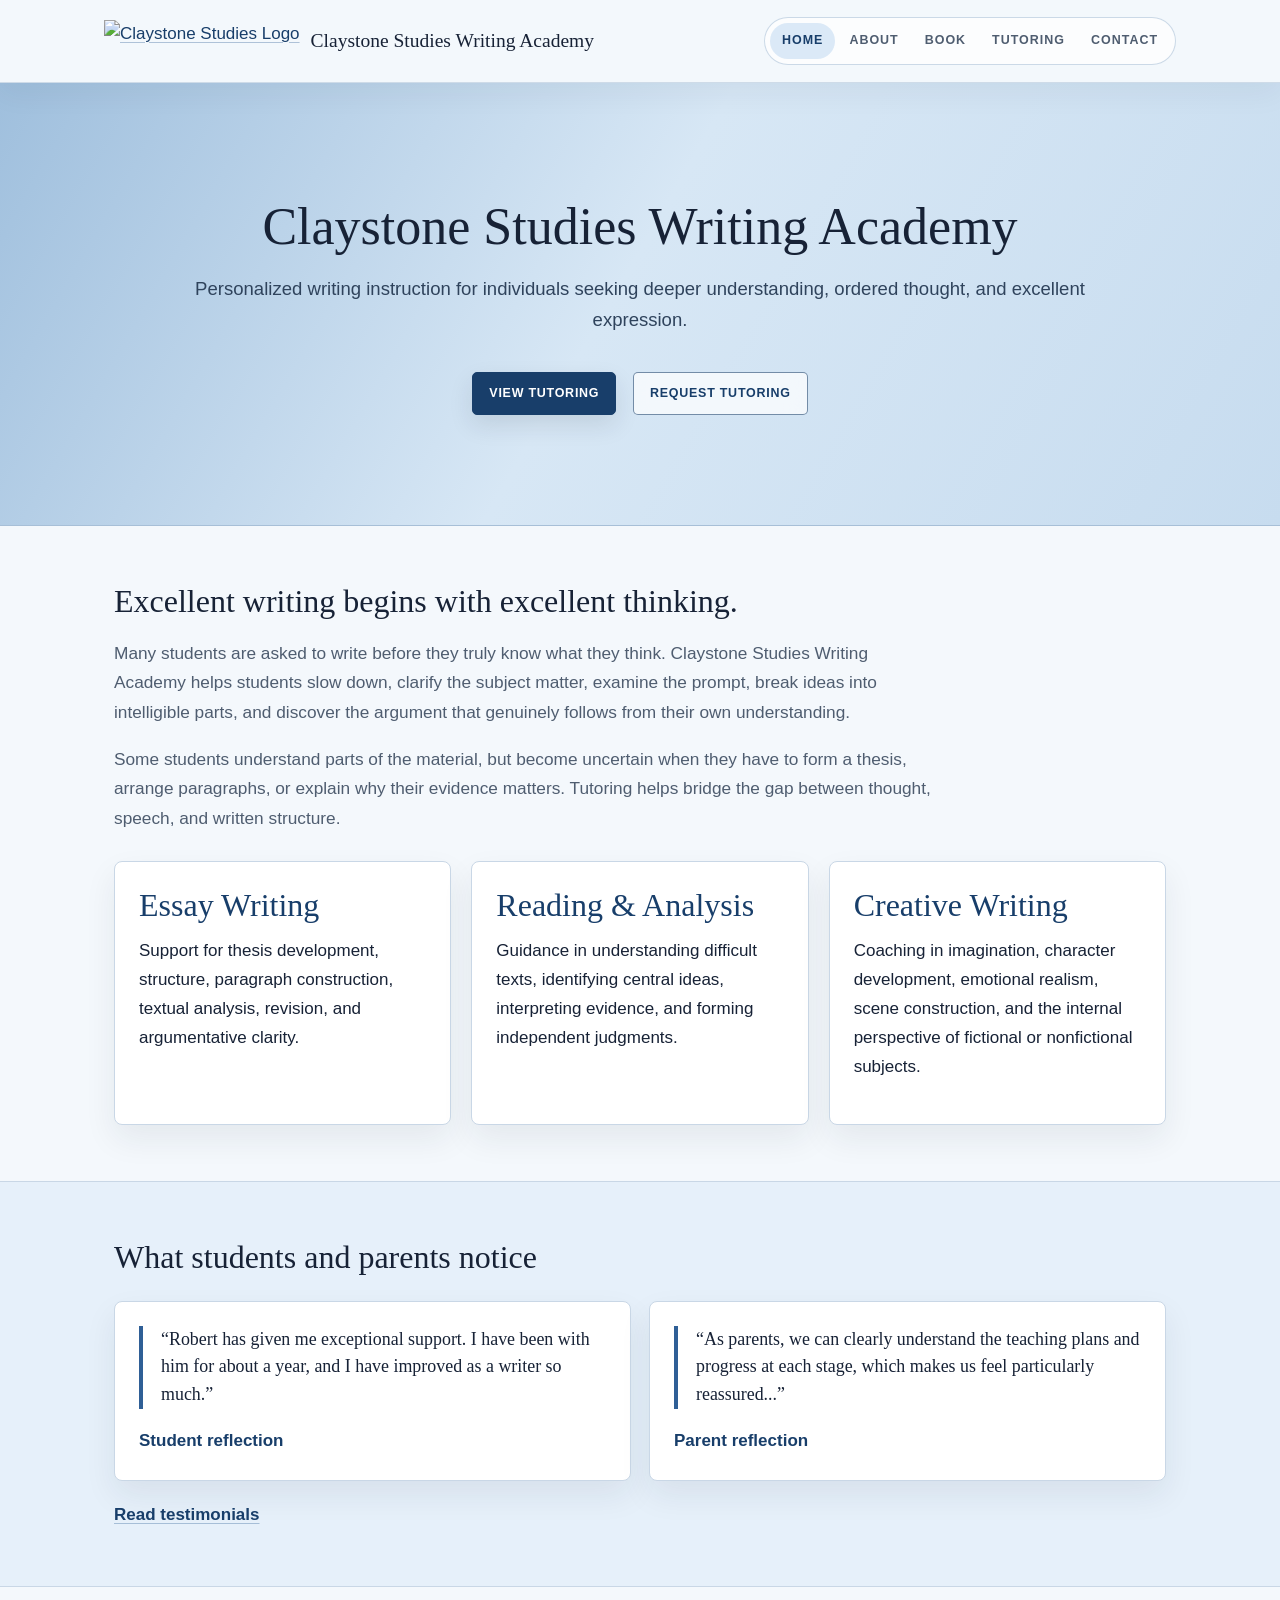
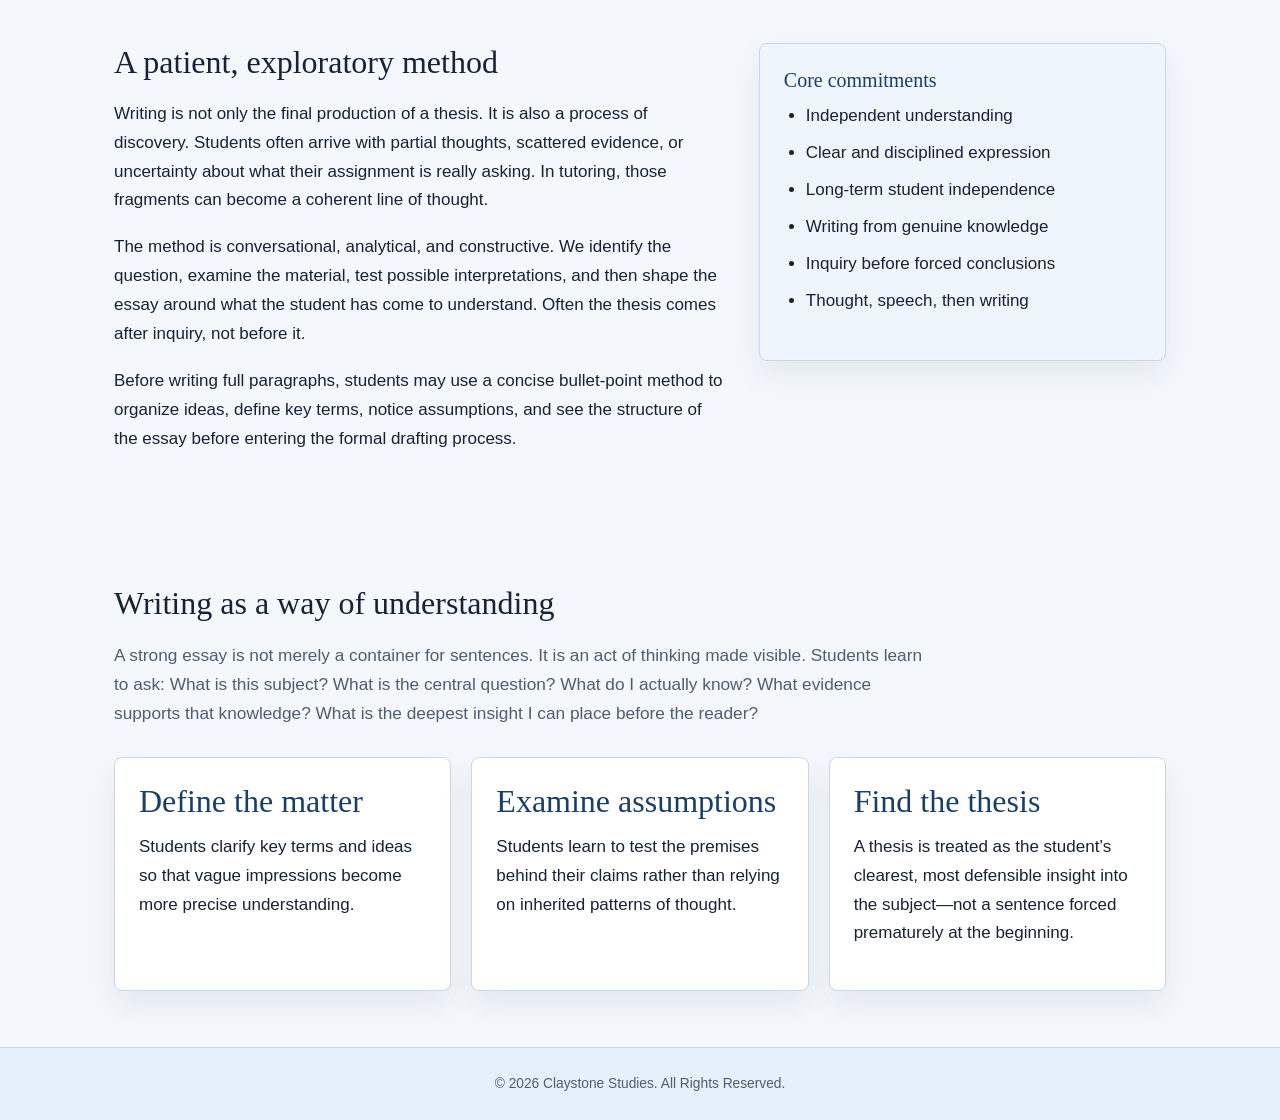
==== commit 7bec8fd2: "update" ====
--- a/index.html
+++ b/index.html
@@ -30,8 +30,7 @@
 
     <section class="hero">
         <h1>Claystone Studies Writing Academy</h1>
-        <h2>Writing instruction for students who want to think clearly, understand deeply, and express themselves with confidence.</h2>
-        <p>Personalized tutoring for students who are thoughtful and capable, but may struggle to start essays, organize ideas, develop a thesis, explain evidence, or turn scattered thoughts into clear writing. The goal is not merely to finish an assignment, but to help the student develop independent understanding and a stronger command of thought, speech, and written expression.</p>
+        <p class="hero-subtext">Personalized writing instruction for individuals seeking deeper understanding, ordered thought, and excellent expression.</p>
         <a href="tutoring.html" class="btn-primary">View Tutoring</a>
         <a href="contact.html" class="btn-secondary">Request Tutoring</a>
     </section>
--- a/css/styles.css
+++ b/css/styles.css
@@ -172,20 +172,12 @@
     max-width: 980px;
 }
 
-.hero h2 {
-    color: #2d4057;
-    font-family: "Helvetica Neue", Arial, Helvetica, sans-serif;
-    font-size: 1.3rem;
-    font-weight: 400;
-    margin: 0 auto 24px;
-    max-width: 820px;
-}
-
-.hero p {
+.hero-subtext {
     color: #2f435c;
-    font-size: 1.06rem;
+    font-size: 1.16rem;
+    line-height: 1.65;
     margin: 0 auto 30px;
-    max-width: 800px;
+    max-width: 900px;
 }
 
 .btn-primary,
--- a/css/responsive.css
+++ b/css/responsive.css
@@ -72,8 +72,8 @@
         font-size: 2.45rem;
     }
 
-    .hero h2 {
-        font-size: 1.15rem;
+    .hero-subtext {
+        font-size: 1.08rem;
     }
 
     .page-header {
